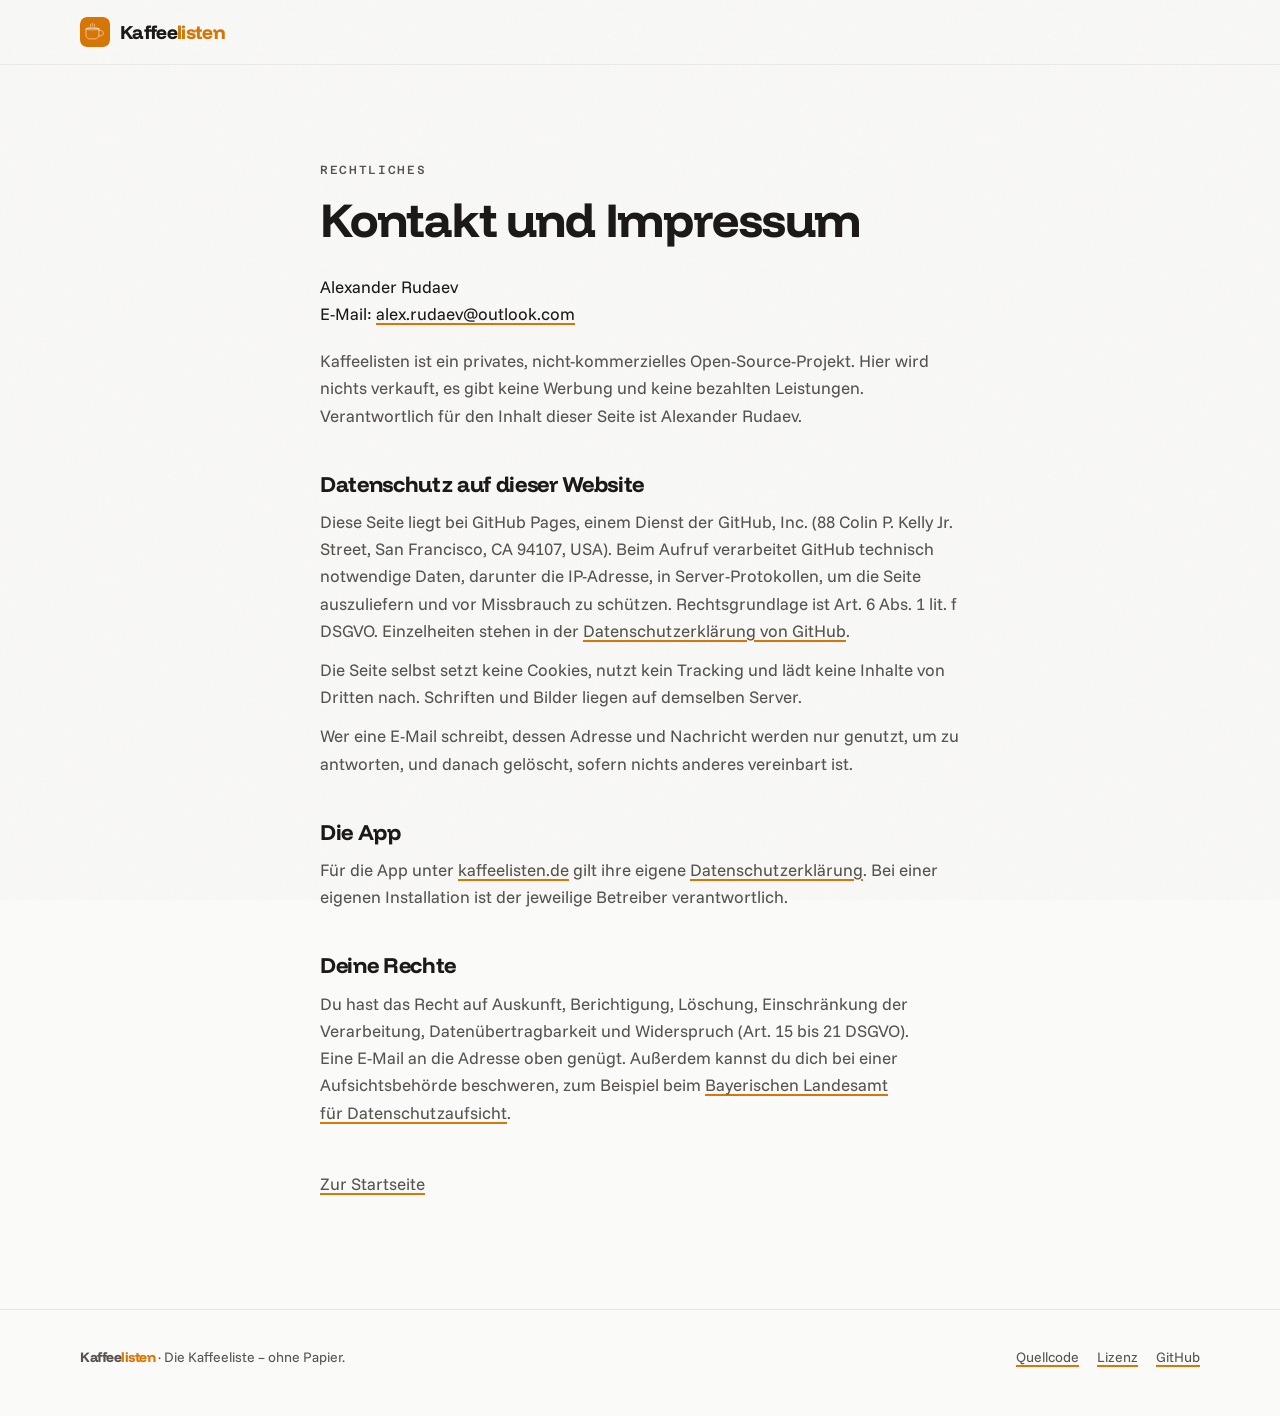
==== impressum.html @ 0bb8ca8a "docs: add contact, Impressum and site privacy notice A page with the name and contact address, a sta" ====
<!doctype html>
<html lang="de">
<head>
  <meta charset="utf-8">
  <meta name="viewport" content="width=device-width, initial-scale=1, viewport-fit=cover">
  <title>Kontakt und Impressum – Kaffeelisten</title>
  <meta name="description" content="Kontakt, Impressum und Datenschutz für die Website von Kaffeelisten.">
  <meta name="theme-color" content="#FAFAF9">
  <link rel="canonical" href="https://kaffeelisten.github.io/impressum.html">
  <link rel="icon" href="assets/logo.svg" type="image/svg+xml">
  <link rel="apple-touch-icon" href="assets/apple-touch-icon.png">
  <link rel="stylesheet" href="styles.css">
  <style>
    .legal { max-width: 720px; padding-top: clamp(48px, 8vw, 96px); padding-bottom: clamp(64px, 9vw, 112px); }
    .legal h1 { font-size: clamp(2rem, 4.2vw, 3rem); margin: 12px 0 28px; }
    .legal h2 { font-size: 1.375rem; letter-spacing: -0.015em; margin: 44px 0 12px; }
    .legal p, .legal li { color: var(--muted); }
    .legal p + p { margin-top: 12px; }
    .legal ul { padding-left: 1.2em; display: grid; gap: 6px; margin-top: 8px; }
    .legal address { font-style: normal; color: var(--ink); line-height: 1.6; }
  </style>
</head>
<body>
  <a class="skip" href="#inhalt">Zum Inhalt springen</a>

  <header class="top">
    <div class="wrap top__inner">
      <a class="brand" href="./" aria-label="Kaffeelisten, zur Startseite">
        <img src="assets/logo.svg" width="30" height="30" alt="">
        <span class="wordmark">Kaffee<span class="am">listen</span></span>
      </a>
    </div>
  </header>

  <main id="inhalt" class="wrap legal">
    <p class="eyebrow">Rechtliches</p>
    <h1>Kontakt und Impressum</h1>

    <address>
      Alexander Rudaev<br>
      E-Mail: <a href="mailto:alex.rudaev@outlook.com">alex.rudaev@outlook.com</a>
    </address>

    <p style="margin-top:20px">Kaffeelisten ist ein privates, nicht-kommerzielles Open-Source-Projekt. Hier wird nichts verkauft, es gibt keine Werbung und keine bezahlten Leistungen. Verantwortlich für den Inhalt dieser Seite ist Alexander Rudaev.</p>

    <h2>Datenschutz auf dieser Website</h2>
    <p>Diese Seite liegt bei GitHub Pages, einem Dienst der GitHub, Inc. (88 Colin P. Kelly Jr. Street, San Francisco, CA 94107, USA). Beim Aufruf verarbeitet GitHub technisch notwendige Daten, darunter die IP-Adresse, in Server-Protokollen, um die Seite auszuliefern und vor Missbrauch zu schützen. Rechtsgrundlage ist Art. 6 Abs. 1 lit. f DSGVO. Einzelheiten stehen in der <a href="https://docs.github.com/de/site-policy/privacy-policies/github-general-privacy-statement">Datenschutzerklärung von GitHub</a>.</p>
    <p>Die Seite selbst setzt keine Cookies, nutzt kein Tracking und lädt keine Inhalte von Dritten nach. Schriften und Bilder liegen auf demselben Server.</p>
    <p>Wer eine E-Mail schreibt, dessen Adresse und Nachricht werden nur genutzt, um zu antworten, und danach gelöscht, sofern nichts anderes vereinbart ist.</p>

    <h2>Die App</h2>
    <p>Für die App unter <a href="https://kaffeelisten.de/">kaffeelisten.de</a> gilt ihre eigene <a href="https://kaffeelisten.de/datenschutz">Datenschutzerklärung</a>. Bei einer eigenen Installation ist der jeweilige Betreiber verantwortlich.</p>

    <h2>Deine Rechte</h2>
    <p>Du hast das Recht auf Auskunft, Berichtigung, Löschung, Einschränkung der Verarbeitung, Datenübertragbarkeit und Widerspruch (Art. 15 bis 21 DSGVO). Eine E-Mail an die Adresse oben genügt. Außerdem kannst du dich bei einer Aufsichtsbehörde beschweren, zum Beispiel beim <a href="https://www.lda.bayern.de/">Bayerischen Landesamt für Datenschutzaufsicht</a>.</p>

    <p style="margin-top:44px"><a href="./">Zur Startseite</a></p>
  </main>

  <footer class="foot">
    <div class="wrap foot__inner">
      <p><span class="wordmark">Kaffee<span class="am">listen</span></span> · Die Kaffeeliste – ohne Papier.</p>
      <nav aria-label="Weitere Links">
        <a href="https://github.com/kaffeelisten/kaffeelisten">Quellcode</a>
        <a href="https://github.com/kaffeelisten/kaffeelisten/blob/main/LICENSE">Lizenz</a>
        <a href="https://github.com/kaffeelisten">GitHub</a>
      </nav>
    </div>
  </footer>
</body>
</html>
---- styles.css ----
/* Kaffeelisten landing page.
   Inks and type: playbook/06-brand/02-identity.md. Layers: assets/layers (cut paper, banner.png language).
   Device frames use the real point sizes of iPad Air 11" (1180×820), iPhone 17 Pro (402×874)
   and MacBook Air 13" (1470×956). */

@font-face {
  font-family: "Funnel Display";
  src: url("assets/fonts/funnel-display-latin-wght-normal.woff2") format("woff2");
  font-weight: 300 800; font-style: normal; font-display: swap;
}
@font-face {
  font-family: "Funnel Sans";
  src: url("assets/fonts/funnel-sans-latin-wght-normal.woff2") format("woff2");
  font-weight: 300 800; font-style: normal; font-display: swap;
}
@font-face {
  font-family: "Azeret Mono";
  src: url("assets/fonts/azeret-mono-latin-wght-normal.woff2") format("woff2");
  font-weight: 100 900; font-style: normal; font-display: swap;
}

:root {
  --paper: #FAFAF9;
  --ink: #1C1917;
  --amber: #D97706;
  --amber-deep: #B45309;
  --amber-subtle: #FFFBEB;
  --kraft: #C8A882;
  --espresso: #4A2C17;
  --milk: #F5EFE6;
  --stain: #A1662F;
  --wald: #4D7C0F;
  --muted: #57534E;
  --subtle: #A8A29E;
  --line: #E7E5E4;
  --surface: #FFFFFF;
  --surface-2: #F5F5F4;

  --display: "Funnel Display", "Funnel Sans", system-ui, sans-serif;
  --sans: "Funnel Sans", system-ui, -apple-system, "Segoe UI", sans-serif;
  --mono: "Azeret Mono", ui-monospace, "SFMono-Regular", Consolas, monospace;
  --wrap: 1200px;
  --gutter: clamp(16px, 4vw, 40px);
  --radius: 16px;
}

*, *::before, *::after { box-sizing: border-box; }
html { -webkit-text-size-adjust: 100%; scroll-behavior: smooth; scroll-padding-top: 76px; }
@media (prefers-reduced-motion: reduce) { html { scroll-behavior: auto; } }

body {
  margin: 0;
  background: var(--paper);
  color: var(--ink);
  font-family: var(--sans);
  font-size: 1.0625rem;
  line-height: 1.6;
  overflow-x: clip;
}
/* Paper grain over everything, so flat areas sit with the cut-paper layers. */
body::after {
  content: ""; position: fixed; inset: 0; pointer-events: none; z-index: 100; opacity: 0.05; mix-blend-mode: multiply;
  background-image: url("data:image/svg+xml,%3Csvg xmlns='http://www.w3.org/2000/svg' width='220' height='220'%3E%3Cfilter id='n'%3E%3CfeTurbulence type='fractalNoise' baseFrequency='.85' numOctaves='3' stitchTiles='stitch'/%3E%3CfeColorMatrix values='0 0 0 0 .3 0 0 0 0 .25 0 0 0 0 .2 0 0 0 1 0'/%3E%3C/filter%3E%3Crect width='100%25' height='100%25' filter='url(%23n)'/%3E%3C/svg%3E");
}

img { display: block; max-width: 100%; height: auto; }
h1, h2, h3, p, ol, ul, figure, dl, dd { margin: 0; }
h1, h2, h3 { font-family: var(--display); font-weight: 750; letter-spacing: -0.025em; line-height: 1.06; text-wrap: balance; }
p { text-wrap: pretty; }
a { color: inherit; text-decoration-color: var(--amber); text-decoration-thickness: 2px; text-underline-offset: 3px; }
:focus-visible { outline: 3px solid var(--amber); outline-offset: 3px; border-radius: 6px; }

.wrap { max-width: var(--wrap); margin: 0 auto; padding: 0 var(--gutter); }
.num { font-family: var(--mono); font-weight: 500; font-variant-numeric: tabular-nums; }
p .num { font-family: var(--sans); font-weight: 600; }
.visually-hidden { position: absolute; width: 1px; height: 1px; overflow: hidden; clip-path: inset(50%); white-space: nowrap; }
.skip { position: absolute; left: 16px; top: -100px; z-index: 200; background: var(--ink); color: var(--paper); padding: 10px 14px; border-radius: 8px; }
.skip:focus { top: 12px; }

.wordmark { font-family: var(--display); font-weight: 800; letter-spacing: -0.035em; white-space: nowrap; }
.am { color: var(--amber); }

.eyebrow {
  font-family: var(--mono); font-weight: 500; font-size: 0.74rem; letter-spacing: 0.14em;
  text-transform: uppercase; color: var(--amber-deep); margin-bottom: 14px;
}
.lede { font-size: clamp(1.0625rem, 1.6vw, 1.25rem); color: var(--muted); }

/* Buttons */
.btn {
  display: inline-flex; align-items: center; justify-content: center; gap: 10px;
  min-height: 52px; padding: 0 24px; border-radius: 999px; border: 1.5px solid transparent;
  font: inherit; font-size: 1rem; font-weight: 650; letter-spacing: -0.005em; line-height: 1;
  text-decoration: none; cursor: pointer; white-space: nowrap;
  transition: background-color .15s, color .15s, border-color .15s, box-shadow .15s, transform .1s;
}
.btn:active { transform: translateY(1px); }
.btn svg { width: 20px; height: 20px; flex: none; }
.btn--primary { background: var(--amber); color: var(--ink);
  box-shadow: inset 0 1px 0 rgb(255 255 255 / .28), 0 1px 2px rgb(74 44 23 / .25), 0 8px 18px -10px rgb(180 83 9 / .7); }
.btn--primary:hover { background: #E8850F; }
.btn--go { padding-right: 20px; }
.btn--go svg { transition: transform .15s; }
.btn--go:hover svg { transform: translateX(3px); }
.btn--ghost { background: rgb(255 255 255 / .6); border-color: rgb(28 25 23 / .85); color: var(--ink); padding-left: 20px; }
.btn--ghost:hover { background: var(--ink); border-color: var(--ink); color: var(--paper); }
@media (prefers-reduced-motion: reduce) { .btn, .btn--go svg { transition: none; } .btn--go:hover svg { transform: none; } }

.checks { list-style: none; padding: 0; display: flex; flex-wrap: wrap; gap: 8px 20px; color: var(--muted); font-size: 0.9375rem; }
.checks li { display: inline-flex; align-items: center; gap: 8px; }
.checks svg { width: 16px; height: 16px; color: var(--wald); flex: none; }

/* ───────── Header ───────── */
.top {
  position: sticky; top: 0; z-index: 50;
  background: color-mix(in srgb, var(--paper) 86%, transparent);
  backdrop-filter: saturate(1.2) blur(10px); -webkit-backdrop-filter: saturate(1.2) blur(10px);
  border-bottom: 1px solid color-mix(in srgb, var(--line) 70%, transparent);
}
.top__inner { display: flex; align-items: center; gap: 24px; min-height: 64px; }
.brand { display: inline-flex; align-items: center; gap: 10px; text-decoration: none; font-size: 1.2rem; margin-right: auto; }
.brand img { width: 30px; height: 30px; border-radius: 7px; }
.nav { list-style: none; padding: 0; display: flex; gap: 22px; font-size: 0.9375rem; }
.nav a { text-decoration: none; color: var(--muted); }
.nav a:hover { color: var(--ink); }
.top .btn { min-height: 40px; padding: 0 18px; font-size: 0.9375rem; }
@media (max-width: 980px) { .nav { display: none; } }

/* ───────── Hero: paper field torn open onto the amber planes ───────── */
.hero { position: relative; isolation: isolate; --h: clamp(620px, 88vh, 820px); min-height: var(--h); display: grid; align-items: center; overflow: hidden; }
.hero__planes { position: absolute; z-index: -2; inset: 0 0 0 42%; }
.hero__planes img, .band__bg img { width: 100%; height: 100%; object-fit: cover; }
.hero__planes img { object-position: 30% 50%; }
/* The torn stack (paper over kraft, shadows baked in): solid paper up to 54% of its width,
   the paper tear wanders between 54% and 66%, the kraft one beyond it. --x is where it sits. */
.hero { --tw: calc(var(--h) * 0.578); --x: 54%; }
.hero__tear { position: absolute; z-index: -1; top: 0; bottom: 0; height: 100%; width: var(--tw); max-width: none;
  left: calc(var(--x) - var(--tw) * 0.6); }
.hero__fill { position: absolute; z-index: -1; top: 0; bottom: 0; left: 0; width: calc(var(--x) - var(--tw) * 0.06 + 2px); background: var(--paper); }
.hero__grid { width: 100%; display: grid; grid-template-columns: minmax(0, 46fr) minmax(0, 54fr); gap: 40px; align-items: center; padding-block: 56px; }
.hero__copy { max-width: 540px; }
.hero h1 { font-size: clamp(2.6rem, 5.4vw, 4.4rem); margin-bottom: 22px; }
.hero h1 .am { display: block; }
.hero .lede { margin-bottom: 30px; max-width: 34em; }
.hero__ctas { display: flex; flex-wrap: wrap; gap: 12px; margin-bottom: 22px; }
.hero__stage { position: relative; padding: 2% 0 9% 4%; }
.hero__stage .ipad { width: 88%; transform: rotate(-2deg); }
.hero__stage .iphone { position: absolute; width: 27%; right: 0; bottom: 0; transform: rotate(3deg); }

@media (max-width: 900px) {
  .hero { --h: auto; min-height: 0; display: block; }
  .hero > .hero__planes, .hero > .hero__tear, .hero > .hero__fill { display: none; }
  .hero__grid { grid-template-columns: 1fr; padding: 36px 0 0; gap: 0; }
  .hero__copy { padding: 0 var(--gutter) 28px; max-width: none; }
  .hero__grid.wrap { padding-inline: 0; }
  .hero__stage { padding: 14vw var(--gutter) 12vw; overflow: hidden; position: relative; isolation: isolate; }
  .hero__stage::before { content: ""; position: absolute; inset: 0; z-index: -2; background: url("assets/layers/planes-1280.webp") 30% 50% / cover; }
  .hero__stage::after { content: ""; position: absolute; z-index: -1; left: 0; right: 0; top: -2px; height: var(--edge-h);
    background: url("assets/layers/edge-warm-2560.webp") 20% 0 / auto 100% repeat-x; }
  .hero__stage .ipad { width: 86%; }
  .hero__stage .iphone { width: 29%; right: var(--gutter); bottom: 6vw; }
}

/* ───────── Sections ───────── */
.section { padding: clamp(72px, 10vw, 128px) 0; position: relative; }
.head { text-align: center; max-width: 720px; margin: 0 auto clamp(36px, 5vw, 56px); }
.head h2, .split h2 { font-size: clamp(2rem, 4.2vw, 3.2rem); margin-bottom: 16px; }
.head .lede { margin: 0 auto; }

/* Torn bands: a coloured layer with paper torn over its top and bottom. */
.band { position: relative; isolation: isolate; padding: calc(clamp(72px, 10vw, 128px) + 4vw) 0; }
.band__bg { position: absolute; inset: 0; z-index: -2; }
/* The light band's layer is a calm milk field with its paper planes only at the edges. */
.band--light { background: var(--milk); }
.band__bg--edges { background: url("assets/layers/band-light-left-1440.webp") left center / auto 100% no-repeat,
  url("assets/layers/band-light-right-1440.webp") right center / auto 100% no-repeat; }
@media (max-width: 1100px) { .band__bg--edges { background-image: url("assets/layers/band-light-left-720.webp"), url("assets/layers/band-light-right-720.webp"); } }
@media (max-width: 860px) { .band--light .band__bg { display: none; } }
/* Edges: stacks of torn paper (paper, amber, kraft, espresso) with their shadows baked in.
   They tile seamlessly along x at full resolution instead of being stretched. */
:root { --edge-h: clamp(64px, 9vw, 140px); }
.band::before, .band::after {
  content: ""; position: absolute; left: 0; right: 0; z-index: -1; height: var(--edge-h); pointer-events: none;
  background: url("assets/layers/edge-warm-5120.webp") 0 0 / auto 100% repeat-x;
}
.band--dark::before, .band--dark::after { background-image: url("assets/layers/edge-dark-5120.webp"); height: calc(var(--edge-h) * 1.15); }
.band::before { top: -1px; }
.band::after { bottom: -1px; transform: scale(-1, -1); background-position: 61% 0; }
@media (max-width: 800px) {
  .band::before, .band::after { background-image: url("assets/layers/edge-warm-2560.webp"); }
  .band--dark::before, .band--dark::after { background-image: url("assets/layers/edge-dark-2560.webp"); }
}
.band--dark { color: var(--paper); }
.band--dark .lede, .band--dark p { color: #E7E0D6; }
.band--dark .eyebrow { color: #F4B860; }

/* Why cards */
.cards { display: grid; gap: 16px; grid-template-columns: repeat(4, minmax(0, 1fr)); }
@media (max-width: 1040px) { .cards { grid-template-columns: repeat(2, minmax(0, 1fr)); } }
@media (max-width: 600px) { .cards { grid-template-columns: 1fr; } }
.card { background: var(--surface); border: 1px solid var(--line); border-radius: var(--radius); padding: 26px 24px 24px; }
.card h3 { font-size: 1.125rem; letter-spacing: -0.015em; margin: 18px 0 8px; line-height: 1.25; }
.card p { color: var(--muted); font-size: 0.975rem; }
.icon { width: 44px; height: 44px; border-radius: 12px; display: grid; place-items: center; background: var(--amber-subtle); color: var(--amber-deep); }
.icon svg { width: 22px; height: 22px; }

/* Steps with devices */
.seg { display: inline-flex; padding: 4px; border-radius: 999px; background: color-mix(in srgb, var(--paper) 80%, transparent); border: 1px solid var(--line); margin-top: 26px; }
.seg button { appearance: none; border: 0; background: transparent; font: inherit; font-weight: 600; font-size: 0.9375rem; color: var(--muted); padding: 9px 18px; border-radius: 999px; cursor: pointer; }
.seg button[aria-pressed="true"] { background: var(--surface); color: var(--ink); box-shadow: 0 1px 2px rgb(28 25 23 / .12); }
.steps { list-style: none; padding: 0; display: grid; gap: clamp(28px, 3vw, 40px); grid-template-columns: repeat(3, minmax(0, 1fr)); align-items: start; }
.steps li { display: grid; gap: 22px; justify-items: center; text-align: center; }
.steps .device-slot { width: 100%; display: grid; justify-items: center; align-items: end; }
.steps .iphone { width: min(100%, 250px); }
.steps .ipad { width: 100%; }
.steps[data-device="ipad"] .iphone, .steps[data-device="phone"] .ipad { display: none; }
.step-n { width: 34px; height: 34px; border-radius: 50%; display: grid; place-items: center; background: var(--amber); color: var(--ink); font-family: var(--mono); font-weight: 500; font-size: 0.9rem; margin: 0 auto 10px; }
.steps h3 { font-size: 1.3rem; margin-bottom: 6px; }
.steps p { color: var(--muted); max-width: 32ch; margin: 0 auto; }
/* Captions sit on their own milk sheet, a layer above the band's paper planes. */
.steps li > div:not(.device-slot) { background: var(--milk); border-radius: 18px; padding: 18px 20px 22px; box-shadow: 0 1px 0 rgb(255 255 255 / .7) inset, 0 10px 24px -16px rgb(74 44 23 / .45); width: 100%; }
@media (max-width: 860px) {
  .steps { grid-template-columns: 1fr; gap: 56px; }
  .steps .ipad { width: min(100%, 560px); }
}

/* Try it */
.try { display: grid; grid-template-columns: minmax(0, 4fr) minmax(0, 8fr); gap: clamp(28px, 4vw, 64px); align-items: center; }
.try__copy h2 { font-size: clamp(2rem, 4.2vw, 3.2rem); margin-bottom: 16px; }
.try__copy .note { margin-top: 18px; font-size: 0.9375rem; color: var(--muted); }
.try__device .iphone { display: none; width: min(100%, 360px); margin: 0 auto; }
@media (max-width: 900px) {
  .try { grid-template-columns: 1fr; }
  .try__copy { text-align: center; }
}
@media (max-width: 640px) {
  .try__device .ipad { display: none; }
  .try__device .iphone { display: block; }
}

/* Split layout */
.split { display: grid; grid-template-columns: minmax(0, 5fr) minmax(0, 7fr); gap: clamp(32px, 5vw, 72px); align-items: center; }
.split--flip { grid-template-columns: minmax(0, 7fr) minmax(0, 5fr); }
.split--flip > :first-child { order: 2; }
@media (max-width: 900px) { .split, .split--flip { grid-template-columns: 1fr; } .split--flip > :first-child { order: 0; } }
.feats { list-style: none; padding: 0; display: grid; gap: 18px; margin-top: 26px; }
.feats li { display: grid; grid-template-columns: 36px 1fr; gap: 14px; align-items: start; }
.feats .icon { width: 36px; height: 36px; border-radius: 10px; }
.feats .icon svg { width: 18px; height: 18px; }
.feats strong { display: block; font-weight: 700; }
.feats span { color: var(--muted); font-size: 0.975rem; }
.band--dark .feats span { color: #D6CCBF; }
.band--dark .feats .icon { background: rgb(250 250 249 / .1); color: #F4B860; }

/* Month-end */
.month { display: grid; grid-template-columns: minmax(0, 6fr) minmax(0, 5fr); gap: clamp(32px, 5vw, 72px); align-items: center; }
@media (max-width: 900px) { .month { grid-template-columns: 1fr; } }
.month h2 { font-size: clamp(2rem, 4.2vw, 3.2rem); margin-bottom: 16px; }
.timeline { list-style: none; padding: 0; margin-top: 30px; display: grid; }
.timeline li { display: grid; grid-template-columns: 112px 1fr; gap: 16px; padding: 14px 0; border-top: 1px solid rgb(250 250 249 / .16); }
.timeline .num { color: #F4B860; font-size: 0.875rem; padding-top: 2px; }
.sheet { position: relative; justify-self: center; width: min(100%, 470px); }
.sheet img { width: 100%; border-radius: 4px; transform: rotate(2deg); box-shadow: 0 1px 0 rgb(0 0 0 / .2), 0 24px 48px -18px rgb(0 0 0 / .55); }
.sheet figcaption { width: fit-content; margin: 26px auto 0; padding: 6px 14px; border-radius: 999px; font-size: 0.8125rem; color: var(--paper); background: rgb(28 25 23 / .82); text-align: center; }

/* Getting started */
.how3 { display: grid; gap: 16px; grid-template-columns: repeat(3, minmax(0, 1fr)); }
@media (max-width: 900px) { .how3 { grid-template-columns: 1fr; } }
.how3 .step-n { margin: 0 0 4px; }

/* FAQ */
.faq { max-width: 760px; margin: 0 auto; display: grid; gap: 10px; }
.faq details { background: var(--surface); border: 1px solid var(--line); border-radius: 14px; }
.faq summary { list-style: none; cursor: pointer; padding: 18px 22px; font-weight: 650; display: flex; justify-content: space-between; gap: 16px; align-items: center; }
.faq summary::-webkit-details-marker { display: none; }
.faq summary::after { content: ""; width: 10px; height: 10px; flex: none; border-right: 2px solid var(--ink); border-bottom: 2px solid var(--ink); transform: rotate(45deg) translate(-2px, -2px); transition: transform .15s; }
.faq details[open] summary::after { transform: rotate(-135deg) translate(-2px, -2px); }
.faq details p { padding: 0 22px 20px; color: var(--muted); }

/* Closing: the banner, set live */
.closing { position: relative; isolation: isolate; overflow: hidden; --h: clamp(380px, 44vw, 560px); min-height: var(--h); display: grid; align-items: center; }
.closing .hero__planes { inset: 0 0 0 68%; }
.closing { --tw: calc(var(--h) * 0.578); --x: 77%; }
.closing__copy { display: grid; gap: 18px; justify-items: start; max-width: 640px; }
.closing .wordmark { font-size: clamp(3rem, 6.6vw, 6.2rem); line-height: 0.9; }
.closing p { font-size: clamp(1.125rem, 2vw, 1.5rem); }
@media (max-width: 760px) {
  .closing { --h: auto; min-height: 0; padding: 64px 0 calc(64px + 34vw); }
  .closing .hero__planes { inset: auto 0 0 0; height: calc(34vw + 40px); }
  .closing .hero__tear, .closing .hero__fill { display: none; }
  .closing .hero__planes::before { content: ""; position: absolute; left: 0; right: 0; top: -1px; height: var(--edge-h); background: url("assets/layers/edge-warm-2560.webp") 40% 0 / auto 100% repeat-x; z-index: 1; }
}

/* Footer */
.foot { padding: 36px 0 48px; color: var(--muted); font-size: 0.875rem; border-top: 1px solid var(--line); }
.foot__inner { display: flex; flex-wrap: wrap; justify-content: space-between; gap: 12px 32px; }
.foot nav { display: flex; gap: 18px; flex-wrap: wrap; }
.foot .small { flex-basis: 100%; font-size: 0.8125rem; color: #78716C; }

/* ───────── Devices ─────────
   Each frame is a container; sizes are in device points (--pt) so bezels, radii, the Dynamic
   Island and the status bars keep the real proportions at any width. */
.ipad, .iphone, .mac { container-type: inline-size; }
/* Black glass inside a thin metal band (the aluminium edge you see from the front). */
.device__body {
  position: relative; border-style: solid; border-color: transparent;
  background: linear-gradient(#0D0C0B, #0D0C0B) padding-box,
    linear-gradient(150deg, #CFCBC5 0%, #7D7873 22%, #B8B3AD 48%, #65615C 74%, #A9A49E 100%) border-box;
  box-shadow: 0 1px 0 rgb(255 255 255 / .35) inset, 0 34px 70px -30px rgb(28 25 23 / .6), 0 12px 24px -14px rgb(28 25 23 / .35), 0 2px 4px rgb(28 25 23 / .18);
}
.device__body .screen { box-shadow: 0 0 0 1px rgb(255 255 255 / .05); }
.screen { position: relative; overflow: hidden; background: var(--paper); display: flex; flex-direction: column; }
.screen > img, .screen > .kiosk-host { width: 100%; flex: none; }
.statusbar { flex: none; display: flex; align-items: center; justify-content: space-between; color: var(--ink); font-weight: 600; background: var(--paper); line-height: 1; }
.statusbar .sb-r { display: flex; align-items: center; height: 100%; }
.statusbar .sb-r svg { display: block; height: 100%; width: auto; }
.homebar { flex: 1; position: relative; background: var(--paper); }
.homebar::after { content: ""; position: absolute; left: 50%; transform: translateX(-50%); background: var(--ink); border-radius: 99px; }

/* iPad Air 11" (M3), landscape. Body 247.6 × 178.5 mm, display 227.0 × 157.8 mm (2360 × 1640 px at
   264 ppi), so the bezel is 10.3 mm = 4.16 % of the body width, all round. 1180×820 pt, display
   radius 18 pt. The front camera sits on the long edge, top centre in landscape. */
.ipad .device__body { --pt: calc(91.68cqw / 1180); border-width: 0.42cqw; padding: 3.74cqw; border-radius: calc(18 * var(--pt) + 4.16cqw); }
.ipad .screen { aspect-ratio: 1180 / 820; border-radius: calc(18 * var(--pt)); }
.ipad .statusbar { height: calc(24 * var(--pt)); padding: 0 calc(20 * var(--pt)); font-size: calc(12 * var(--pt)); }
.ipad .statusbar .sb-r { gap: calc(5 * var(--pt)); padding: calc(7 * var(--pt)) 0; }
.ipad .homebar::after { width: calc(310 * var(--pt)); height: calc(5 * var(--pt)); bottom: calc(7 * var(--pt)); }
.ipad .device__body::before { content: ""; position: absolute; left: 50%; top: 1.66cqw; width: 0.62cqw; height: 0.62cqw; transform: translate(-50%, -50%); border-radius: 50%; background: radial-gradient(circle at 35% 35%, #3B4A5A 0 22%, #15181C 45%, #050505 70%); box-shadow: 0 0 0 0.12cqw #1A1918; }

/* iPhone 17 Pro: 402×874 pt. Display radius 55 pt, Dynamic Island 125×37 pt at 11 pt. */
/* iPhone 17 Pro: body 150.0 × 71.9 mm, display 6.3 in (2622 × 1206 px at 460 ppi, 66.6 mm wide),
   so frame plus bezel is 2.65 mm = 3.69 % of the width. */
.iphone .device__body { --pt: calc(92.62cqw / 402); border-width: 0.95cqw; padding: 2.74cqw; border-radius: calc(55 * var(--pt) + 3.69cqw); }
.iphone .screen { aspect-ratio: 402 / 874; border-radius: calc(55 * var(--pt)); }
.iphone .screen::before { content: ""; position: absolute; z-index: 3; top: calc(11 * var(--pt)); left: 50%; width: calc(125 * var(--pt)); height: calc(37 * var(--pt)); transform: translateX(-50%); border-radius: 99px; background: #0C0A09; }
.iphone .statusbar { height: calc(62 * var(--pt)); padding: calc(4 * var(--pt)) calc(32 * var(--pt)) 0 calc(50 * var(--pt)); font-size: calc(17 * var(--pt)); }
.iphone .statusbar .sb-r { gap: calc(6 * var(--pt)); height: calc(13 * var(--pt)); }
.iphone .homebar::after { width: calc(134 * var(--pt)); height: calc(5 * var(--pt)); bottom: calc(8 * var(--pt)); }

/* MacBook Air 13" (M4): 1470×956 pt, menu bar 37 pt with the notch, browser toolbar 52 pt. */
.mac { width: 90%; margin: 0 auto; }
.mac .lid { --pt: calc(95.4cqw / 1470); background: #1C1917; padding: 2.3cqw 2.3cqw 2.6cqw; border-radius: 2.6cqw 2.6cqw 0.6cqw 0.6cqw; box-shadow: inset 0 0 0 1px #3A3532; }
.mac .screen { aspect-ratio: 1470 / 956; border-radius: calc(10 * var(--pt)) calc(10 * var(--pt)) 0 0; }
.mac .menubar { flex: none; height: calc(37 * var(--pt)); background: #F2EFEA; display: flex; align-items: center; gap: calc(22 * var(--pt)); padding: 0 calc(18 * var(--pt)); font-size: calc(13.5 * var(--pt)); font-weight: 700; color: var(--ink); position: relative; }
.mac .menubar span + span { font-weight: 500; }
.mac .menubar::after { content: ""; position: absolute; left: 50%; top: 0; transform: translateX(-50%); width: calc(190 * var(--pt)); height: calc(33 * var(--pt)); background: #1C1917; border-radius: 0 0 calc(10 * var(--pt)) calc(10 * var(--pt)); }
.mac .toolbar { flex: none; height: calc(52 * var(--pt)); background: #F7F5F2; border-bottom: 1px solid var(--line); display: flex; align-items: center; gap: calc(14 * var(--pt)); padding: 0 calc(16 * var(--pt)); }
.mac .lights { display: flex; gap: calc(8 * var(--pt)); }
.mac .lights i { width: calc(12 * var(--pt)); height: calc(12 * var(--pt)); border-radius: 50%; background: #D6D3D1; display: block; }
.mac .url { flex: 1; max-width: calc(560 * var(--pt)); margin: 0 auto; height: calc(32 * var(--pt)); border-radius: calc(9 * var(--pt)); background: #ECE9E4; display: flex; align-items: center; justify-content: center; gap: calc(6 * var(--pt)); font-size: calc(13 * var(--pt)); color: var(--muted); }
.mac .url svg { width: calc(11 * var(--pt)); height: calc(11 * var(--pt)); }
.mac .base { position: relative; width: 112%; margin-left: -6%; height: 2.6cqw; background: linear-gradient(#D6D3D1, #A8A29E); border-radius: 0 0 2.4cqw 2.4cqw / 0 0 2cqw 2cqw; }
.mac .base::before { content: ""; position: absolute; left: 50%; top: 0; transform: translateX(-50%); width: 14%; height: 40%; background: #8F8A86; border-radius: 0 0 1cqw 1cqw; }

/* ───────── The live kiosk: a rebuild of the app's member flow ─────────
   Drawn at the device's own viewport in CSS pixels and scaled to the frame. */
.kiosk-host { position: relative; overflow: hidden; }
.ipad .kiosk-host { aspect-ratio: 1180 / 776; }
.iphone .kiosk-host { aspect-ratio: 402 / 778; }
.kiosk {
  position: absolute; top: 0; left: 0; transform-origin: 0 0; transform: scale(var(--k, 0.5));
  background: #FAFAF9; color: #1C1917; font-family: var(--sans); font-size: 16px; line-height: 1.5;
  display: flex; flex-direction: column;
}
.ipad .kiosk { width: 1180px; height: 776px; }
.iphone .kiosk { width: 402px; height: 778px; }
.kiosk button { -webkit-tap-highlight-color: transparent; }
.k-start { flex: 1; display: flex; flex-direction: column; align-items: center; justify-content: center; gap: 28px; position: relative; padding: 24px; text-align: center; }
.k-start svg { width: 160px; height: auto; color: #57534E; }
.iphone .k-start svg { width: 112px; }
.k-start h3 { font-size: 48px; font-weight: 700; letter-spacing: -0.025em; line-height: 1; }
.iphone .k-start h3 { font-size: 30px; }
.k-start p { font-size: 20px; color: #57534E; margin-top: 10px; }
.k-start small { position: absolute; bottom: 24px; left: 0; right: 0; font-size: 12px; letter-spacing: 0.06em; text-transform: uppercase; color: #A8A29E; }
.k-btn { appearance: none; border: 0; border-radius: 12px; font: inherit; font-weight: 600; font-size: 18px; padding: 0 28px; min-height: 56px; cursor: pointer; display: inline-flex; align-items: center; gap: 8px; justify-content: center; }
.k-btn--primary { background: #D97706; color: #fff; }
.k-btn--primary:hover { background: #B45309; }
.k-btn--secondary { background: #fff; color: #1C1917; border: 1px solid #E7E5E4; }
.k-btn svg { width: 18px; height: 18px; }
.k-top { flex: none; height: 64px; display: grid; grid-template-columns: 1fr auto 1fr; align-items: center; padding: 0 24px; }
.k-back { appearance: none; border: 0; background: none; font: inherit; font-size: 16px; color: #1C1917; display: inline-flex; align-items: center; gap: 6px; cursor: pointer; justify-self: start; padding: 8px 0; }
.k-back svg { width: 18px; height: 18px; }
.k-dots { display: flex; gap: 6px; }
.k-dots i { width: 8px; height: 8px; border-radius: 99px; background: #E7E5E4; }
.k-dots i.on { background: #D97706; }
.k-dots i.cur { width: 24px; background: #D97706; }
.k-tenant { justify-self: end; text-align: right; font-size: 12px; line-height: 1.35; color: #57534E; }
.k-body { flex: 1; overflow: hidden; width: 100%; max-width: 720px; margin: 0 auto; padding: 20px 24px 24px; display: flex; flex-direction: column; }
.k-body--wide { max-width: 1040px; }
.k-kicker { font-size: 13px; font-weight: 600; letter-spacing: 0.06em; text-transform: uppercase; color: #57534E; margin-bottom: 4px; }
.k-h { font-size: 30px; font-weight: 700; letter-spacing: -0.025em; line-height: 1.2; }
.k-sub { font-size: 18px; color: #57534E; margin-top: 4px; }
.k-list { display: flex; flex-direction: column; gap: 12px; margin-top: 28px; }
.k-tile { appearance: none; width: 100%; min-height: 72px; display: flex; align-items: center; gap: 16px; padding: 20px 24px; text-align: left; font: inherit; color: inherit; background: #fff; border: 1px solid #E7E5E4; border-radius: 12px; box-shadow: 0 1px 2px rgb(0 0 0 / .05); cursor: pointer; }
.k-tile:hover { background: #F5F5F4; border-color: #A8A29E; }
.k-tile b { flex: 1; font-size: 20px; font-weight: 600; display: flex; flex-direction: column; gap: 2px; }
.k-tile b small { font-size: 14px; font-weight: 400; color: #57534E; }
.k-tile .arr { width: 32px; height: 32px; border-radius: 8px; display: grid; place-items: center; flex: none; }
.k-tile .arr svg { width: 16px; height: 16px; }
.iphone .k-tile { padding: 18px 16px; }
.iphone .k-tile b { font-size: 18px; }
.k-or { font-size: 13px; font-weight: 500; letter-spacing: 0.06em; text-transform: uppercase; color: #57534E; margin: 8px 0 -2px; }
.k-add { font-size: 15px; color: #57534E; display: inline-flex; gap: 8px; align-items: center; padding: 10px 12px; }
.k-tabs { display: flex; gap: 8px; margin-top: 20px; }
.k-tab { appearance: none; font: inherit; font-size: 15px; font-weight: 500; padding: 6px 16px; border-radius: 99px; border: 1px solid #E7E5E4; background: #fff; color: #1C1917; cursor: pointer; }
.k-tab.on { border-color: #D97706; background: #FFFBEB; color: #B45309; box-shadow: 0 0 0 1px #D97706; }
.k-grid { display: grid; grid-template-columns: repeat(3, minmax(0, 1fr)); gap: 12px; margin-top: 20px; }
.iphone .k-grid { grid-template-columns: 1fr; gap: 10px; }
.k-item { appearance: none; position: relative; text-align: left; font: inherit; color: inherit; background: #fff; border: 1px solid #E7E5E4; border-radius: 12px; padding: 16px 20px; min-height: 110px; display: flex; flex-direction: column; justify-content: flex-end; gap: 2px; cursor: pointer; }
.iphone .k-item { min-height: 88px; }
.k-item:hover { border-color: #A8A29E; }
.k-item.sel { background: #FFFBEB; border-color: #D97706; box-shadow: 0 0 0 2px #D97706; }
.k-item .cup { position: absolute; top: 14px; left: 20px; width: 18px; height: 18px; color: #57534E; }
.k-item.sel .cup { color: #B45309; }
.k-item b { font-size: 18px; font-weight: 600; }
.k-item span { font-size: 14px; color: #57534E; }
.k-qty { position: absolute; right: 14px; bottom: 14px; display: flex; align-items: center; gap: 10px; font-weight: 600; }
.k-qty i { font-style: normal; min-width: 1ch; text-align: center; }
.k-qty b.k-step { width: 28px; height: 28px; border-radius: 8px; background: #FDE7C2; color: #B45309; display: grid; place-items: center; font-size: 16px; font-weight: 700; }
.k-bar { flex: none; height: 84px; border-top: 1px solid #E7E5E4; background: #fff; display: flex; align-items: center; gap: 12px; padding: 0 40px; }
.k-bar .count { margin-right: auto; font-size: 15px; color: #57534E; }
.iphone .k-bar { padding: 0 16px; height: 76px; }
.iphone .k-bar .count { font-size: 13px; }
.iphone .k-bar .k-btn { font-size: 16px; padding: 0 16px; min-height: 48px; }
.k-sum { margin-top: 28px; background: #fff; border: 1px solid #E7E5E4; border-radius: 12px; }
.k-sum div { display: flex; justify-content: space-between; gap: 16px; align-items: baseline; padding: 16px 20px; border-top: 1px solid #E7E5E4; }
.k-sum div:first-child { border-top: 0; }
.k-sum dt { font-size: 12px; font-weight: 500; letter-spacing: 0.06em; text-transform: uppercase; color: #57534E; }
.k-sum dd { font-size: 18px; font-weight: 600; text-align: right; }
.k-sum .line dt { font-size: 15px; letter-spacing: 0; text-transform: none; color: #1C1917; font-weight: 400; }
.k-done { flex: 1; display: flex; flex-direction: column; align-items: center; justify-content: center; gap: 10px; text-align: center; padding: 24px; }
.k-done .ok { width: 72px; height: 72px; border-radius: 50%; background: #D97706; color: #fff; display: grid; place-items: center; margin-bottom: 14px; }
.k-done .ok svg { width: 34px; height: 34px; }
.k-done p.big { font-size: 36px; font-weight: 700; letter-spacing: -0.025em; }
.k-done p.small { font-size: 15px; color: #57534E; }
.k-done .k-back { margin-top: 18px; justify-self: center; font-weight: 600; }
.k-done .tiny { font-size: 12px; color: #A8A29E; }
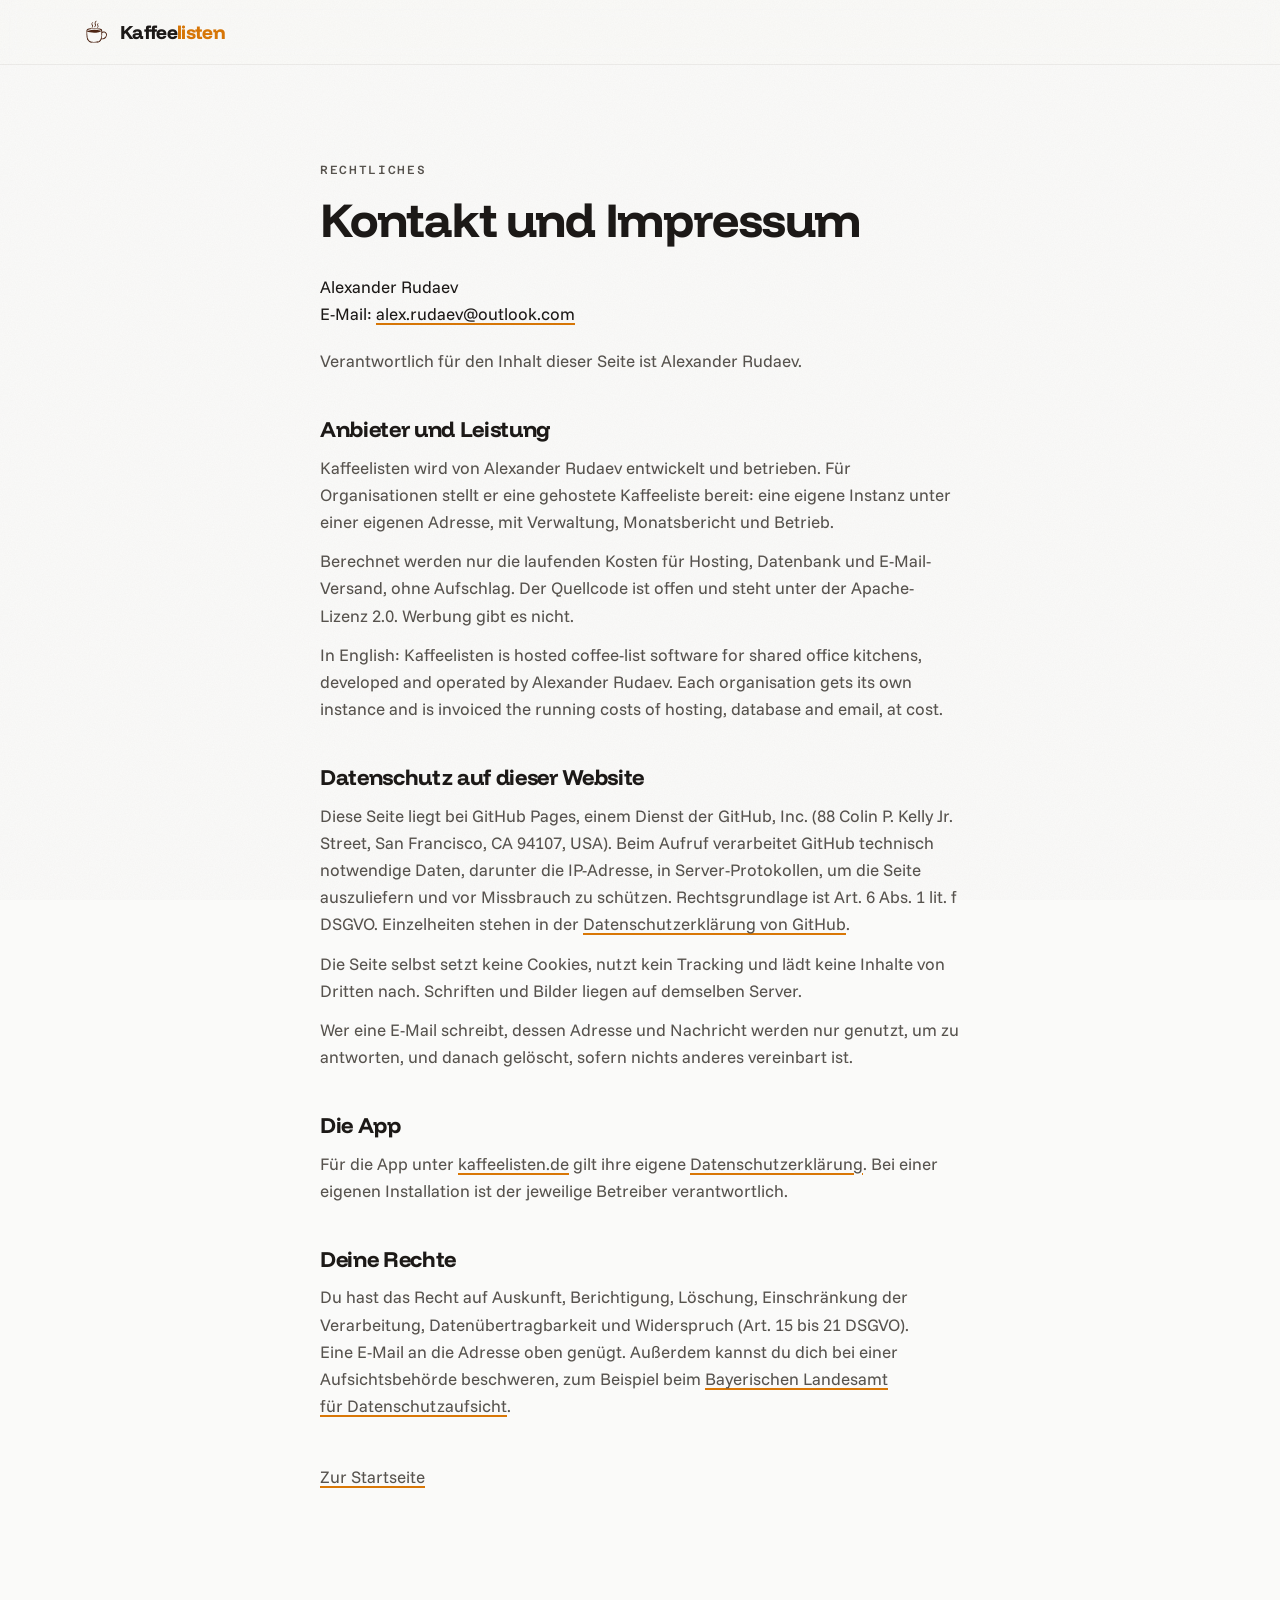
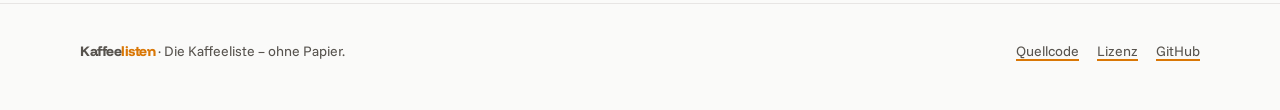
==== commit 05ba0256: "fix: say who operates the service and what it costs" ====
--- a/impressum.html
+++ b/impressum.html
@@ -6,7 +6,7 @@
   <title>Kontakt und Impressum – Kaffeelisten</title>
   <meta name="description" content="Kontakt, Impressum und Datenschutz für die Website von Kaffeelisten.">
   <meta name="theme-color" content="#FAFAF9">
-  <link rel="canonical" href="https://kaffeelisten.github.io/impressum.html">
+  <link rel="canonical" href="https://kaffeelisten.de/impressum.html">
   <link rel="icon" href="assets/logo.svg" type="image/svg+xml">
   <link rel="apple-touch-icon" href="assets/apple-touch-icon.png">
   <link rel="stylesheet" href="styles.css">
@@ -41,7 +41,12 @@
       E-Mail: <a href="mailto:alex.rudaev@outlook.com">alex.rudaev@outlook.com</a>
     </address>
 
-    <p style="margin-top:20px">Kaffeelisten ist ein privates, nicht-kommerzielles Open-Source-Projekt. Hier wird nichts verkauft, es gibt keine Werbung und keine bezahlten Leistungen. Verantwortlich für den Inhalt dieser Seite ist Alexander Rudaev.</p>
+    <p style="margin-top:20px">Verantwortlich für den Inhalt dieser Seite ist Alexander Rudaev.</p>
+
+    <h2>Anbieter und Leistung</h2>
+    <p>Kaffeelisten wird von Alexander Rudaev entwickelt und betrieben. Für Organisationen stellt er eine gehostete Kaffeeliste bereit: eine eigene Instanz unter einer eigenen Adresse, mit Verwaltung, Monatsbericht und Betrieb.</p>
+    <p>Berechnet werden nur die laufenden Kosten für Hosting, Datenbank und E-Mail-Versand, ohne Aufschlag. Der Quellcode ist offen und steht unter der Apache-Lizenz 2.0. Werbung gibt es nicht.</p>
+    <p lang="en">In English: Kaffeelisten is hosted coffee-list software for shared office kitchens, developed and operated by Alexander Rudaev. Each organisation gets its own instance and is invoiced the running costs of hosting, database and email, at cost.</p>
 
     <h2>Datenschutz auf dieser Website</h2>
     <p>Diese Seite liegt bei GitHub Pages, einem Dienst der GitHub, Inc. (88 Colin P. Kelly Jr. Street, San Francisco, CA 94107, USA). Beim Aufruf verarbeitet GitHub technisch notwendige Daten, darunter die IP-Adresse, in Server-Protokollen, um die Seite auszuliefern und vor Missbrauch zu schützen. Rechtsgrundlage ist Art. 6 Abs. 1 lit. f DSGVO. Einzelheiten stehen in der <a href="https://docs.github.com/de/site-policy/privacy-policies/github-general-privacy-statement">Datenschutzerklärung von GitHub</a>.</p>
--- a/styles.css
+++ b/styles.css
@@ -124,7 +124,43 @@
 .nav a { text-decoration: none; color: var(--muted); }
 .nav a:hover { color: var(--ink); }
 .top .btn { min-height: 40px; padding: 0 18px; font-size: 0.9375rem; }
-@media (max-width: 980px) { .nav { display: none; } }
+/* Below 980px the links do not fit beside the wordmark and the button, so the
+   header wraps to a second line. They used to be set to display:none with
+   nothing in their place, which left a phone with no navigation at all.
+   The row is styled as a section index in the page's own eyebrow voice –
+   uppercase, letterspaced, in ink – rather than as five muted links adrift
+   under the header, which is what made it read as an afterthought. */
+@media (max-width: 980px) {
+  .top__inner { flex-wrap: wrap; row-gap: 0; }
+  .top__inner > nav {
+    order: 3; width: 100%; margin-top: 2px;
+    border-top: 1px solid color-mix(in srgb, var(--line) 60%, transparent);
+    -webkit-mask-image: linear-gradient(90deg, #000 90%, transparent);
+    mask-image: linear-gradient(90deg, #000 90%, transparent);
+  }
+  .nav {
+    gap: 22px; overflow-x: auto; padding: 11px 0 12px;
+    scrollbar-width: none; -webkit-overflow-scrolling: touch;
+  }
+  .nav::-webkit-scrollbar { display: none; }
+  .nav li { flex: 0 0 auto; }
+  .nav a {
+    white-space: nowrap; color: var(--ink);
+    font-size: 0.75rem; font-weight: 700;
+    text-transform: uppercase; letter-spacing: 0.08em;
+  }
+}
+
+/* Narrow phones: the wordmark and the action keep their line. Letting the
+   button drop under the wordmark gave the header three stacked rows and no
+   weight at all – the thing it is supposed to have. */
+@media (max-width: 520px) {
+  .top__inner { gap: 12px; min-height: 58px; }
+  .brand { font-size: 1.05rem; gap: 8px; }
+  .brand img { width: 26px; height: 26px; }
+  .top .btn { min-height: 36px; padding: 0 14px; font-size: 0.875rem; }
+}
+
 
 /* ───────── Hero: paper field torn open onto the amber planes ───────── */
 .hero { position: relative; isolation: isolate; --h: clamp(620px, 88vh, 820px); min-height: var(--h); display: grid; align-items: center; overflow: hidden; }
@@ -205,15 +241,16 @@
 .icon svg { width: 22px; height: 22px; }
 
 /* Steps with devices */
-.seg { display: inline-flex; padding: 4px; border-radius: 999px; background: color-mix(in srgb, var(--paper) 80%, transparent); border: 1px solid var(--line); margin-top: 26px; }
-.seg button { appearance: none; border: 0; background: transparent; font: inherit; font-weight: 600; font-size: 0.9375rem; color: var(--muted); padding: 9px 18px; border-radius: 999px; cursor: pointer; }
-.seg button[aria-pressed="true"] { background: var(--surface); color: var(--ink); box-shadow: 0 1px 2px rgb(28 25 23 / .12); }
 .steps { list-style: none; padding: 0; display: grid; gap: clamp(28px, 3vw, 40px); grid-template-columns: repeat(3, minmax(0, 1fr)); align-items: start; }
 .steps li { display: grid; gap: 22px; justify-items: center; text-align: center; }
 .steps .device-slot { width: 100%; display: grid; justify-items: center; align-items: end; }
-.steps .iphone { width: min(100%, 250px); }
-.steps .ipad { width: 100%; }
-.steps[data-device="ipad"] .iphone, .steps[data-device="phone"] .ipad { display: none; }
+/* The step gallery is portrait, at every width, and there is no device chooser.
+   Both decisions come from the same arithmetic: three steps side by side give
+   each one about 360px, and a tablet screenshot is 1180px of interface – at
+   that width it renders near 30% and the app's own text becomes unreadable.
+   A phone screenshot is 402px native, so the same column shows it at roughly
+   full size. The tablet is where it can be read: the hero and the preview. */
+.steps .iphone { width: min(100%, 340px); }
 .step-n { width: 34px; height: 34px; border-radius: 50%; display: grid; place-items: center; background: var(--amber); color: var(--ink); font-family: var(--mono); font-weight: 500; font-size: 0.9rem; margin: 0 auto 10px; }
 .steps h3 { font-size: 1.3rem; margin-bottom: 6px; }
 .steps p { color: var(--muted); max-width: 32ch; margin: 0 auto; }
@@ -221,7 +258,6 @@
 .steps li > div:not(.device-slot) { background: var(--milk); border-radius: 18px; padding: 18px 20px 22px; box-shadow: 0 1px 0 rgb(255 255 255 / .7) inset, 0 10px 24px -16px rgb(74 44 23 / .45); width: 100%; }
 @media (max-width: 860px) {
   .steps { grid-template-columns: 1fr; gap: 56px; }
-  .steps .ipad { width: min(100%, 560px); }
 }
 
 /* Try it */
@@ -410,7 +446,12 @@
 .iphone .k-item { min-height: 88px; }
 .k-item:hover { border-color: #A8A29E; }
 .k-item.sel { background: #FFFBEB; border-color: #D97706; box-shadow: 0 0 0 2px #D97706; }
-.k-item .cup { position: absolute; top: 14px; left: 20px; width: 18px; height: 18px; color: #57534E; }
+/* In the flow, not absolutely placed. The icon used to sit at top:14px over a
+   card whose text was pinned to the bottom, which only worked while the card
+   was tall enough to keep them apart: at 88px on a phone the cup landed on the
+   first letters of the name. `margin-bottom: auto` keeps the same picture –
+   icon at the top, text at the bottom – and cannot collide at any height. */
+.k-item .cup { display: block; width: 18px; height: 18px; margin-bottom: auto; color: #57534E; }
 .k-item.sel .cup { color: #B45309; }
 .k-item b { font-size: 18px; font-weight: 600; }
 .k-item span { font-size: 14px; color: #57534E; }
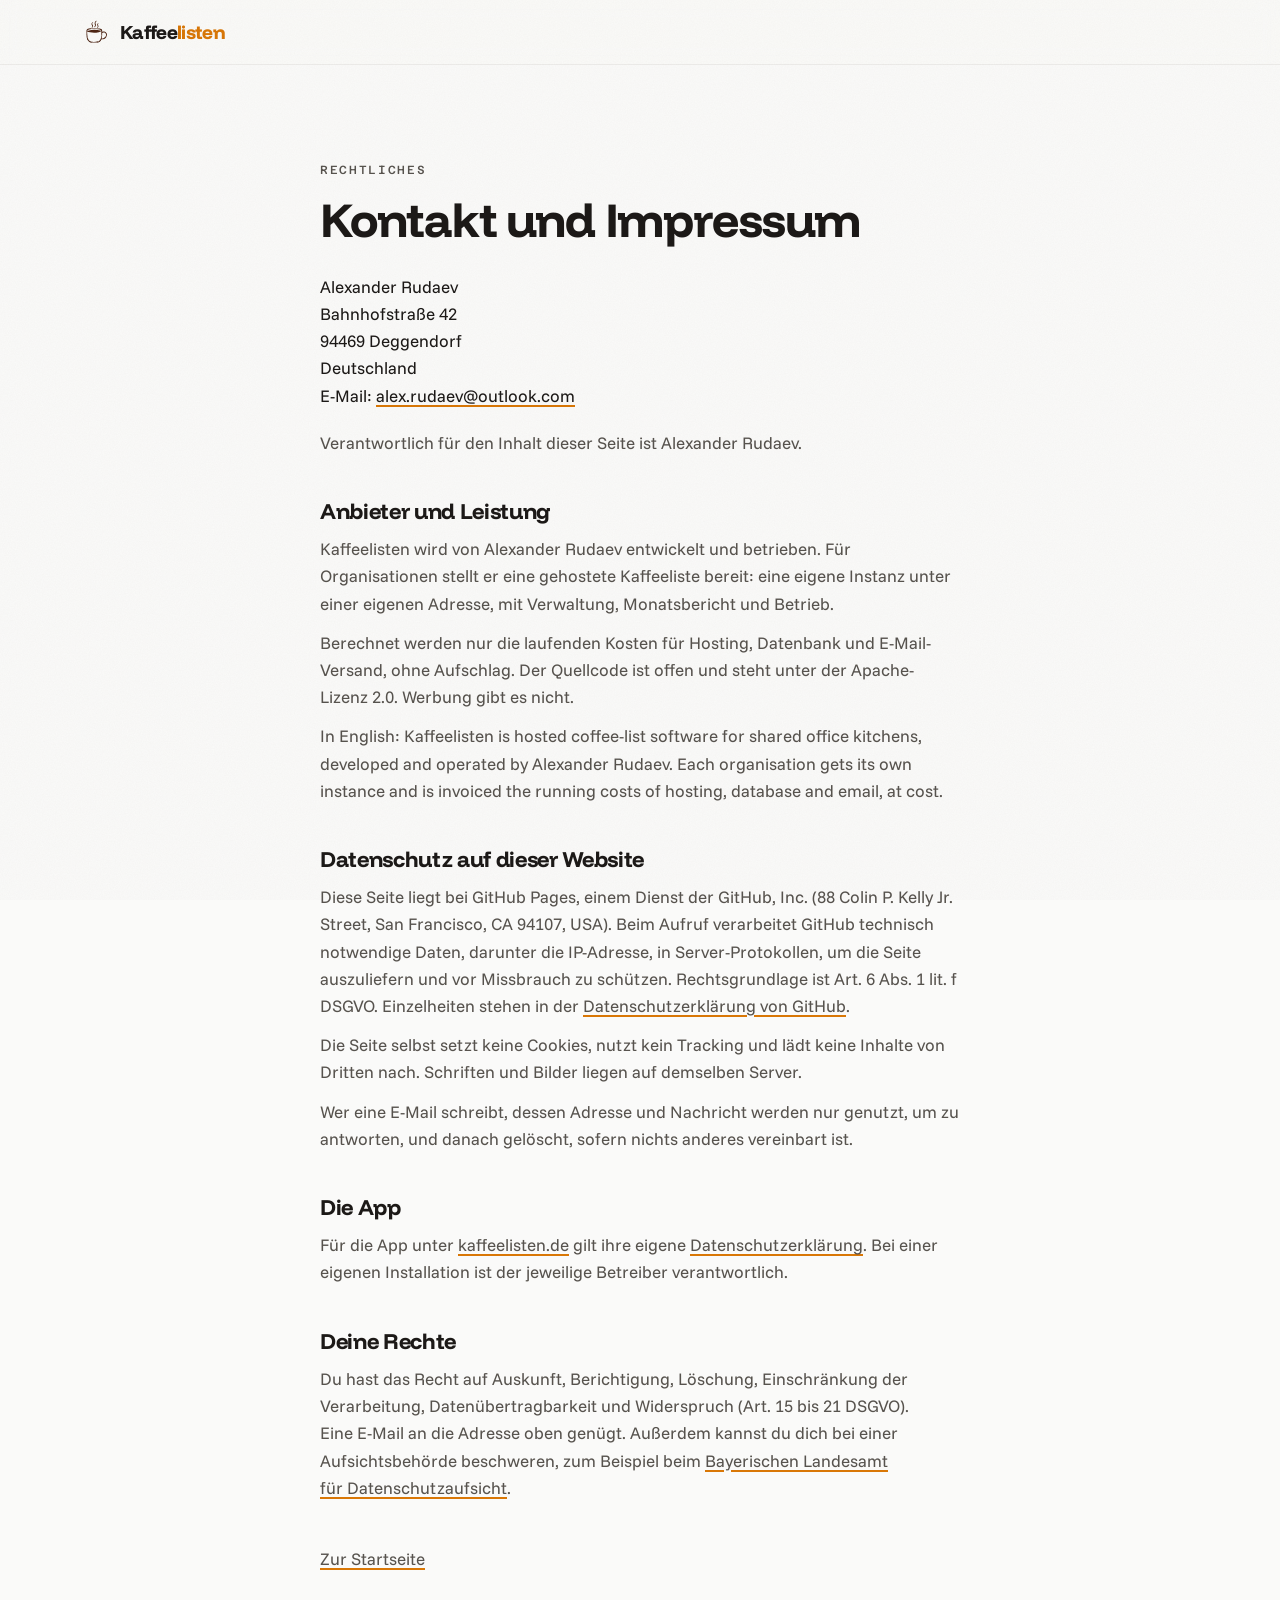
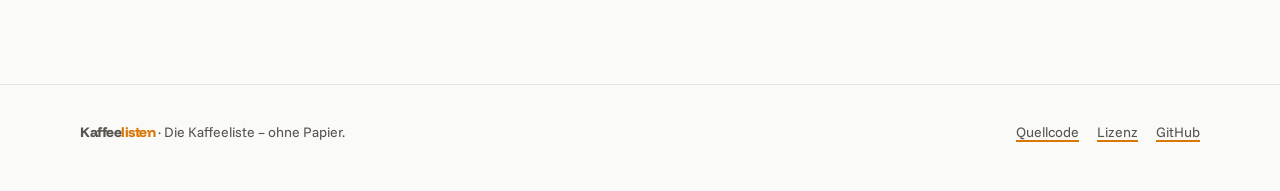
==== commit 0dbe3f29: "fix: add the postal address the imprint needs" ====
--- a/impressum.html
+++ b/impressum.html
@@ -38,6 +38,9 @@
 
     <address>
       Alexander Rudaev<br>
+      Bahnhofstraße 42<br>
+      94469 Deggendorf<br>
+      Deutschland<br>
       E-Mail: <a href="mailto:alex.rudaev@outlook.com">alex.rudaev@outlook.com</a>
     </address>
 
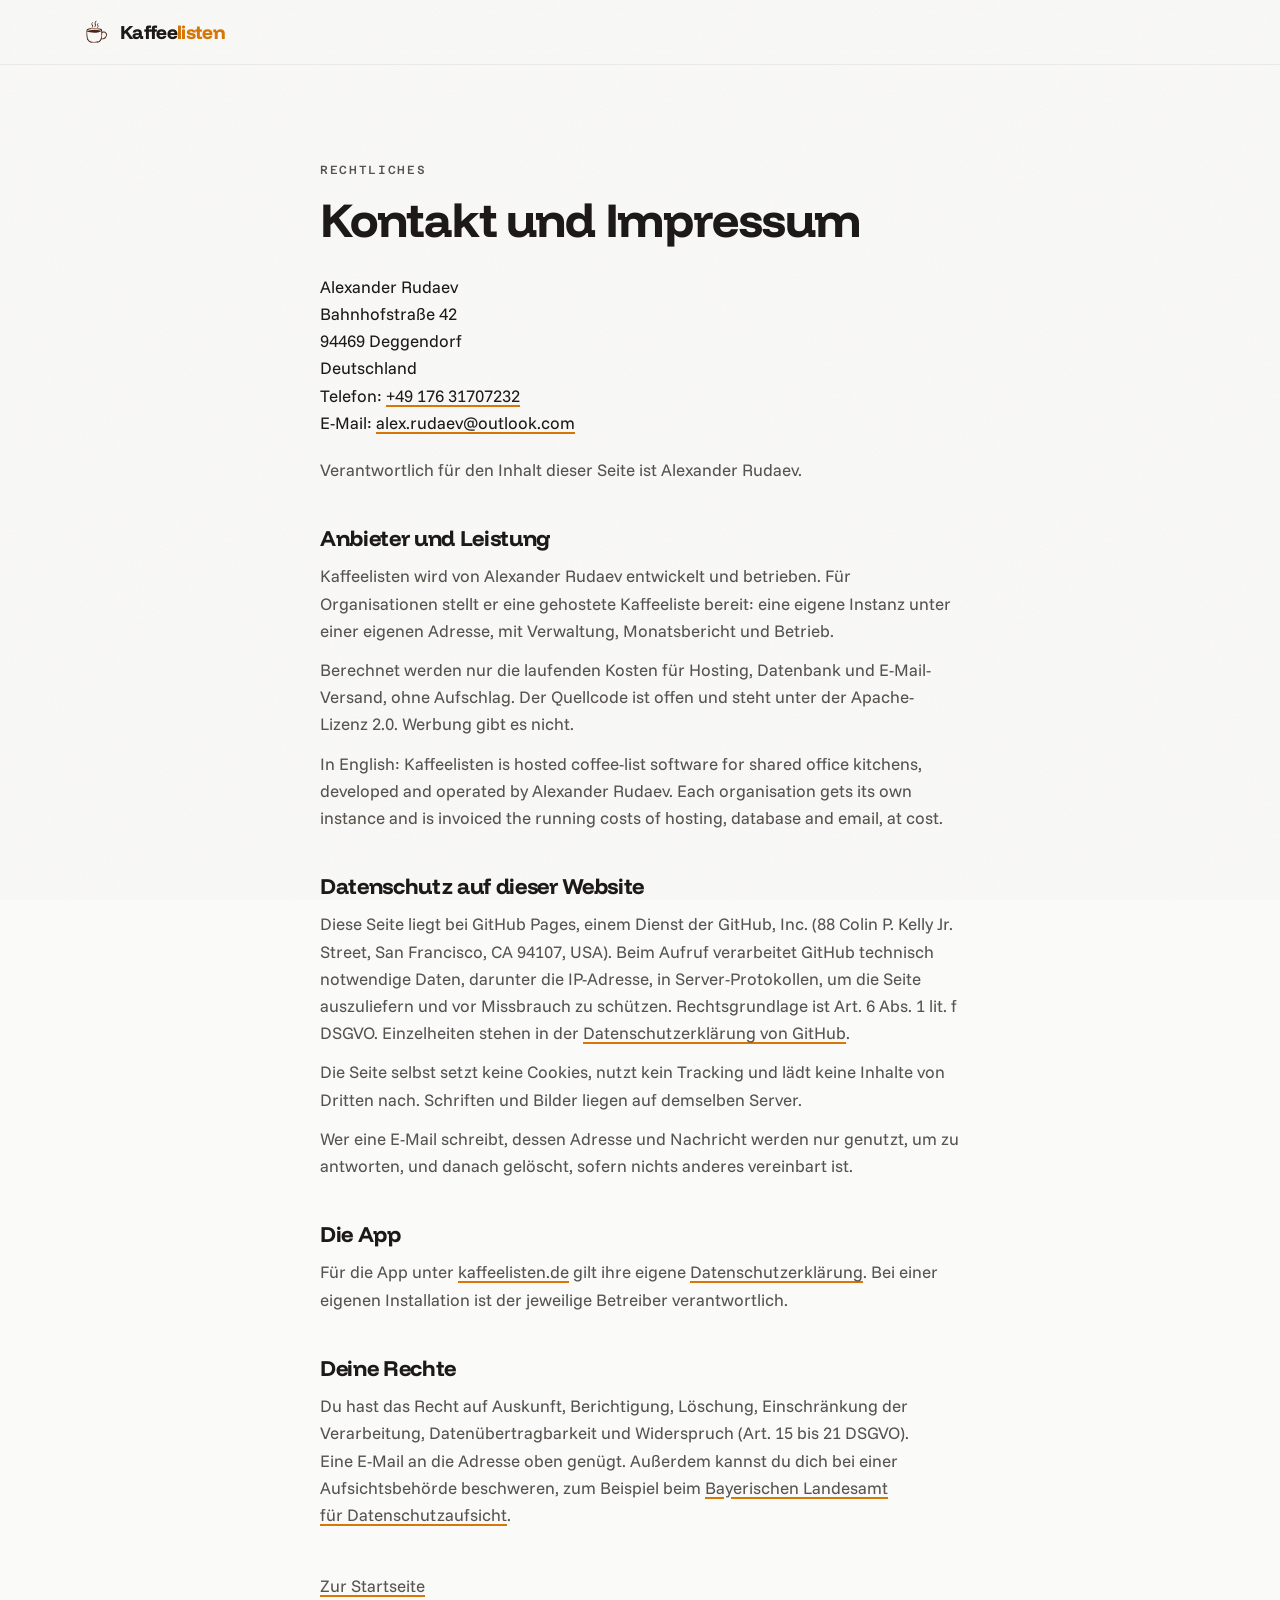
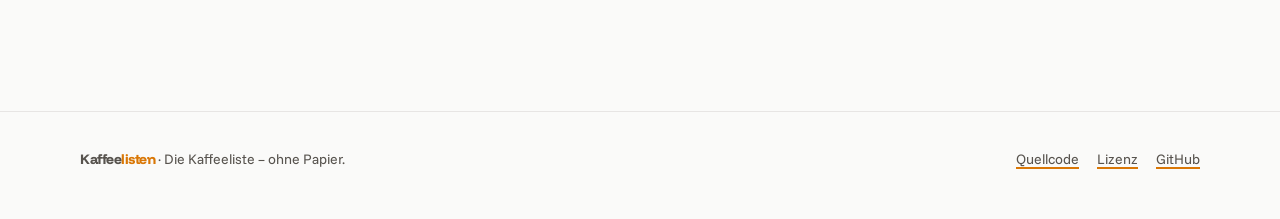
==== commit d2c957ad: "fix: add a phone number as the second contact" ====
--- a/impressum.html
+++ b/impressum.html
@@ -41,6 +41,7 @@
       Bahnhofstraße 42<br>
       94469 Deggendorf<br>
       Deutschland<br>
+      Telefon: <a href="tel:+4917631707232">+49 176 31707232</a><br>
       E-Mail: <a href="mailto:alex.rudaev@outlook.com">alex.rudaev@outlook.com</a>
     </address>
 
